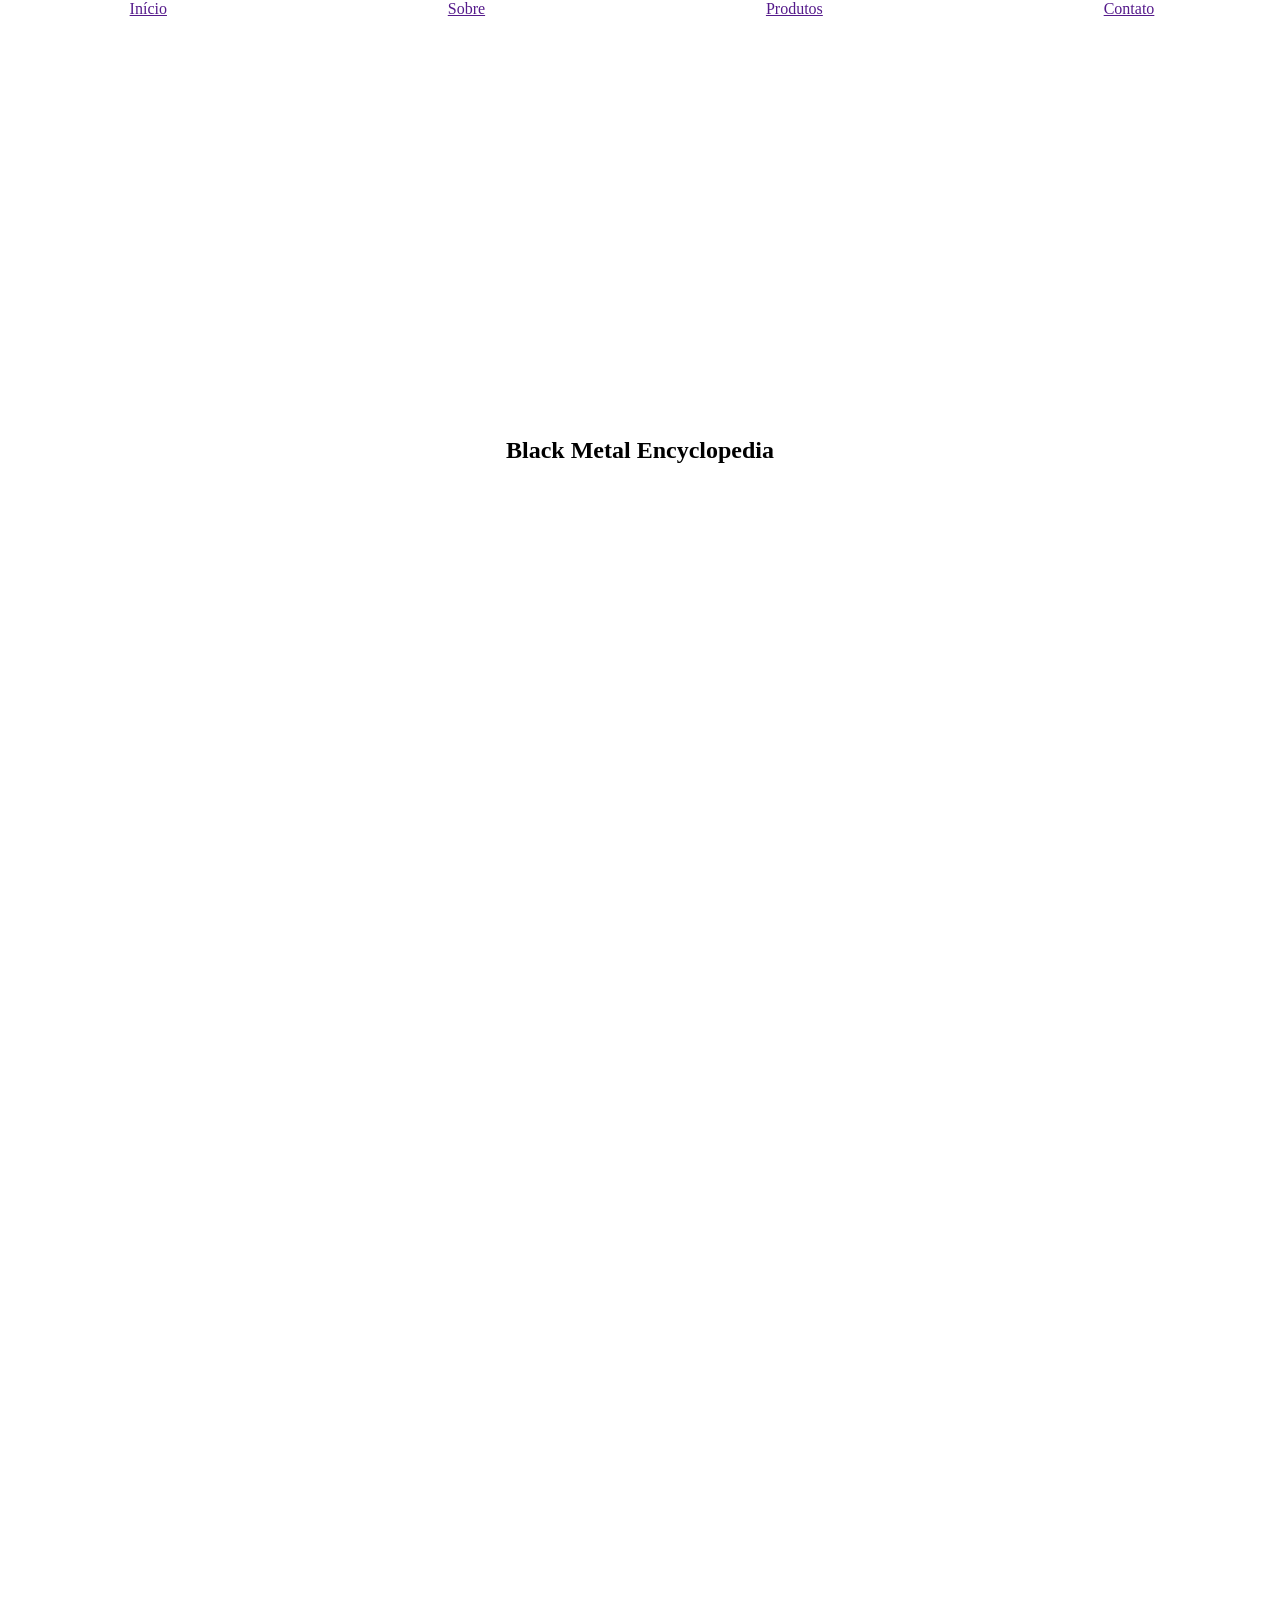
==== sabor cowboy/src/index.html @ e6da8503 "Add files via upload" ====
<!DOCTYPE html>
<html lang="en">
<head>
    <meta charset="UTF-8">
    <meta name="viewport" content="width=device-width, initial-scale=1.0">
    <script src="script.js"></script>
    <link rel="stylesheet" href="style.css">
    <title>Black Metal</title>
</head>
<body>  
    <nav>
        <span>
            <img src="" alt="">
            <a href="">Início</a>
        </span>
        <span>
            <img src="" alt="">
            <a href="">Sobre</a>
        </span>
        <span>
            <img src="" alt="">
            <a href="">Produtos</a>
        </span>
        <span>
            <img src="" alt="">
            <a href="">Contato</a>
        </span>
    </nav>

    <main>
        <section>
         <h1>Black Metal Encyclopedia</h1>   
        </section id="s1">


        <section>

        </section id="s2">


        <section>

        </section id="s3">


        <section>

        </section id="s4">

    </main>
</body>
</html>
---- sabor cowboy/src/style.css ----
:root{
    --dark:#212529
    --text:#ffffff
    --bg:#000000

}

*{
    margin: 0;
    padding: 0;
    box-sizing: border-box;
}

#s1{
    display: flex;
    flex-direction: column;
    align-items: center;
    justify-content: center;
}

nav{
    position: fixed;
    top: 0;
    left: 0;
    width: 100%;
    height: 100 px;
    display: flex;
    align-items: center;
    justify-content: space-around;
    background-color: transparent;
    z-index: 999;
    gap: 2vw;
    transition: all 1s ease-in-out;
    animation: decima 1s ease-in-out;
}

@keyframes decima{
    0%{
        transform: translateY(-100px);
    }
   100%{
        top: 0;
    }
}

section{
    width: 100%;
    height: 100vh;
    display: flex;
    align-items: center;
    justify-content: center;
    gap: 2vw;
}
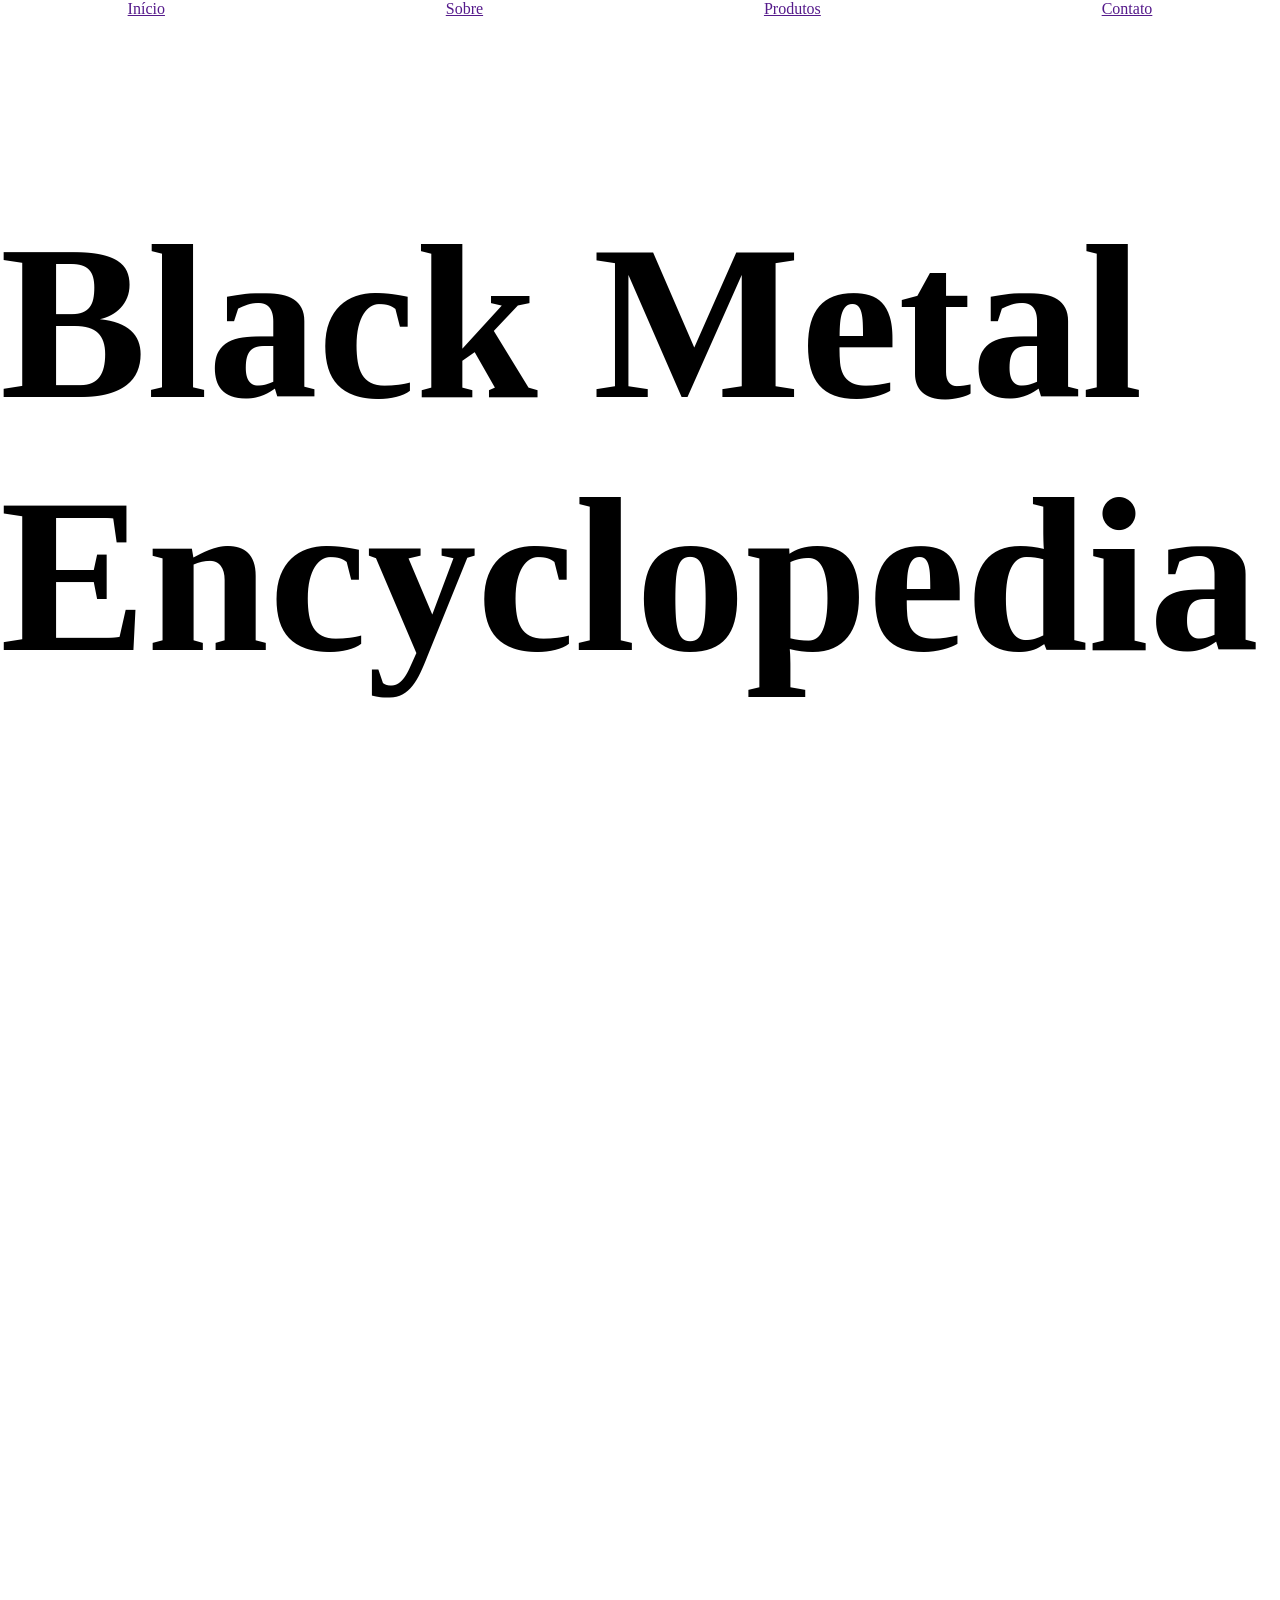
==== commit d6c2791b: "Add files via upload" ====
--- a/sabor cowboy/src/index.html
+++ b/sabor cowboy/src/index.html
@@ -9,20 +9,18 @@
 </head>
 <body>  
     <nav>
-        <span>
-            <img src="" alt="">
+        <span class="navitems" onclick = "navTo('s1')">
             <a href="">Início</a>
         </span>
-        <span>
-            <img src="" alt="">
+        <span class="navitems" onclick = "navTo('s2')">
+        
             <a href="">Sobre</a>
         </span>
-        <span>
-            <img src="" alt="">
+        <span class="navitems" onclick = "navTo('s3')">
+            
             <a href="">Produtos</a>
         </span>
-        <span>
-            <img src="" alt="">
+        <span class="navitems" onclick = "navTo('s4')">
             <a href="">Contato</a>
         </span>
     </nav>
--- a/sabor cowboy/src/style.css
+++ b/sabor cowboy/src/style.css
@@ -2,13 +2,19 @@
     --dark:#212529
     --text:#ffffff
     --bg:#000000
-
 }
 
 *{
     margin: 0;
     padding: 0;
     box-sizing: border-box;
+}
+
+body{
+    font-family: var(--font);
+    background-color: var(--bg);
+    color: var(--text);
+    overflow-x: hidden;
 }
 
 #s1{
@@ -50,4 +56,44 @@
     align-items: center;
     justify-content: center;
     gap: 2vw;
+}
+
+.navItems{
+    background-color: #ffffff67;
+    display: flex;
+    align-items: center;
+    justify-content: center;
+    gap: 10px;
+    padding: 10px;
+    border-radius: 999px;
+}
+
+.navItems:hover{
+    cursor: pointer;
+}
+
+#s1{
+    background-image: url(../assets/images/black-metal-cabecera-1200x675.jpg);
+    background-position: center;
+    background-repeat: no-repeat;
+    background-size: cover;
+    background-attachment: fixed;
+    display: flex;
+    flex-direction: column;
+    align-items: center;
+    justify-content: center;
+    box-shadow: black
+}
+
+@media (width: 1000px){
+    .navwords{
+        display: none;
+    }
+
+}
+
+h1{
+    font-size: 220px;
+    word-break: break-word;
+    text-shadow: 0px 0px 10px var(--dark);
 }
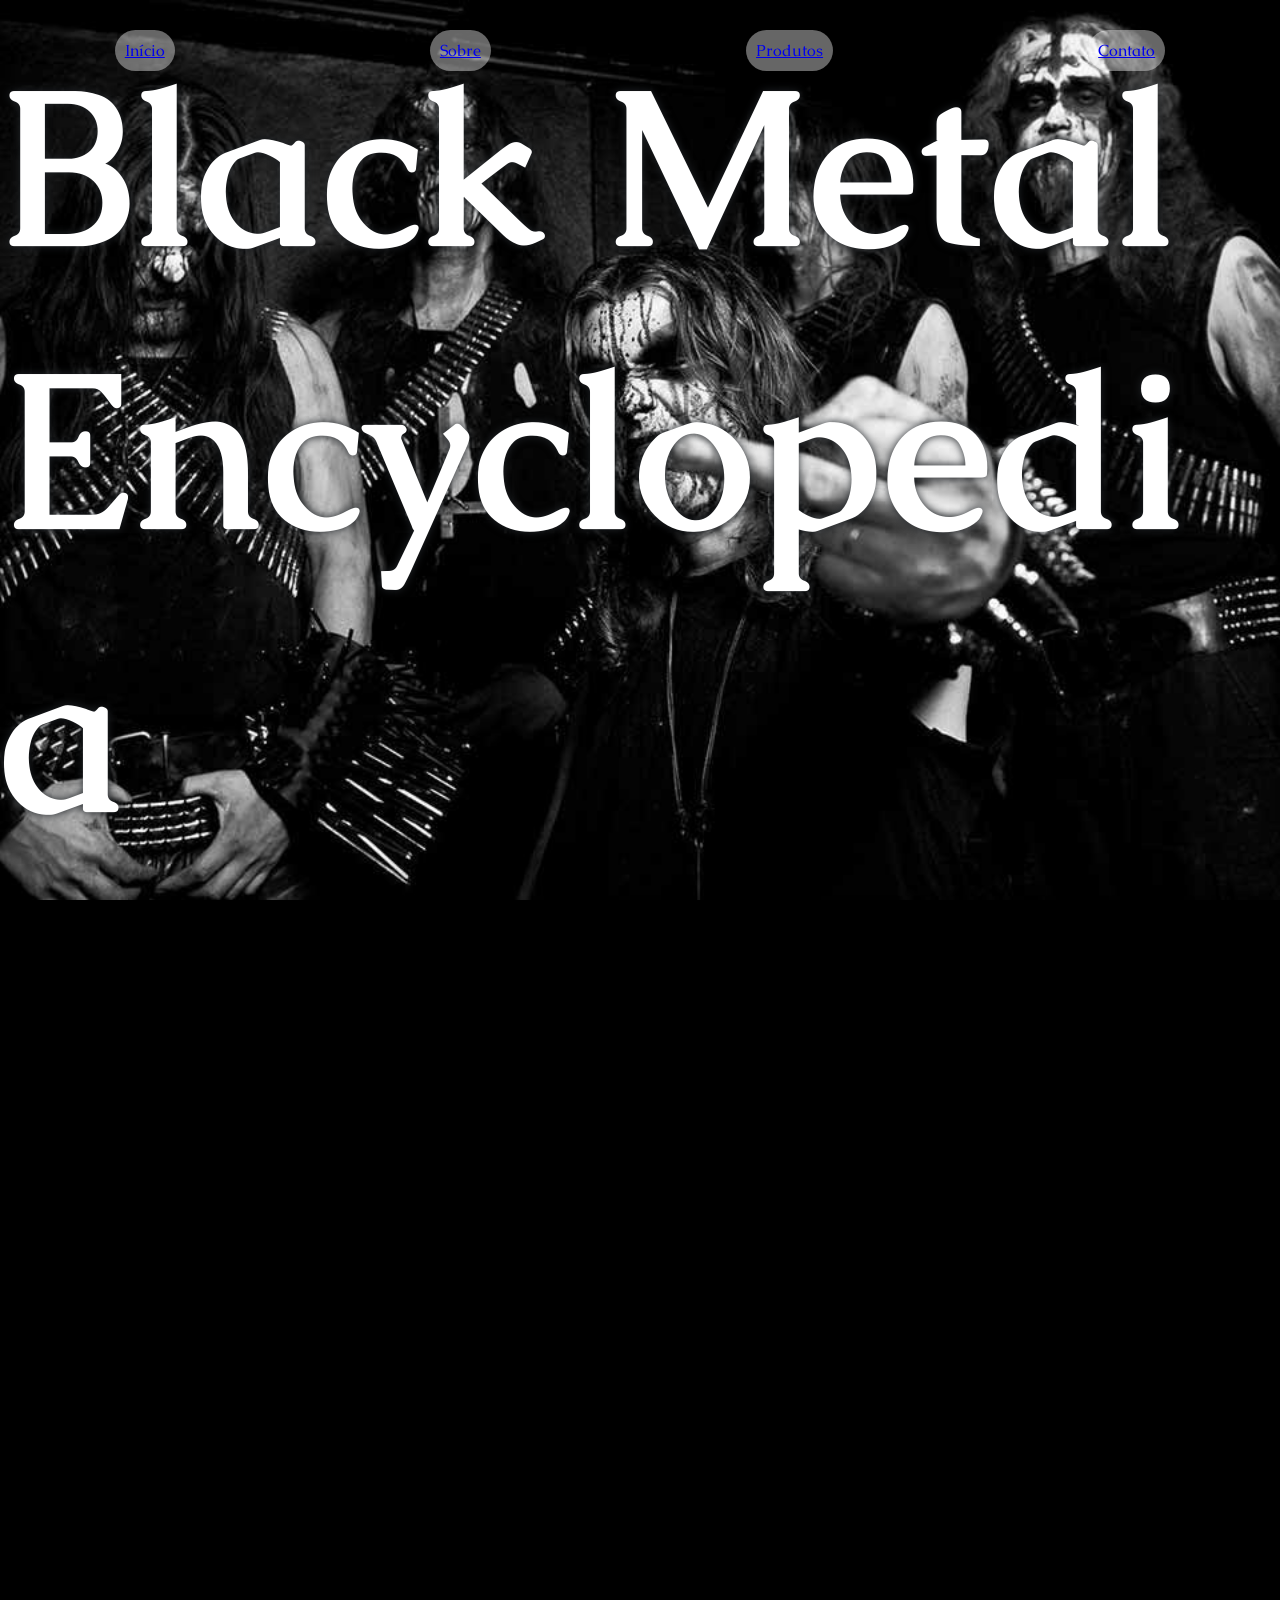
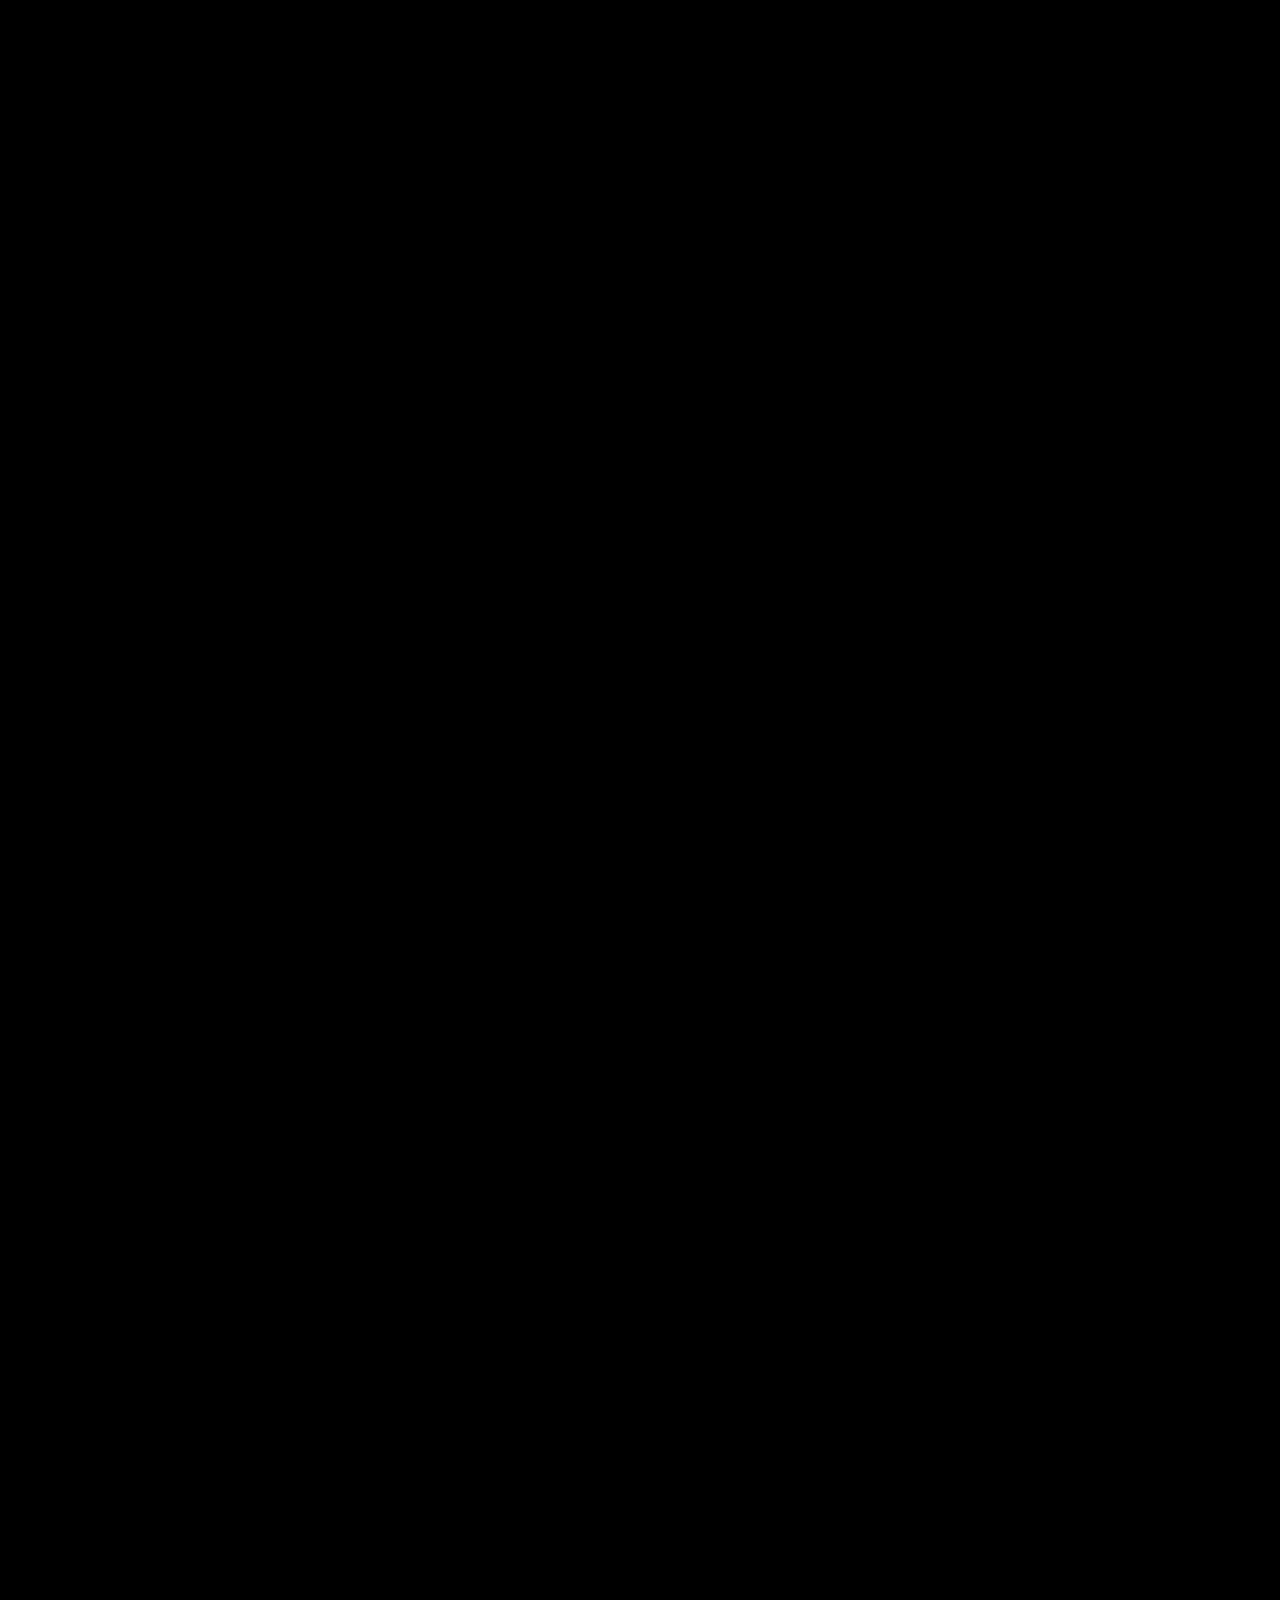
==== commit 86a3213d: "Add files via upload" ====
--- a/sabor cowboy/src/index.html
+++ b/sabor cowboy/src/index.html
@@ -6,45 +6,39 @@
     <script src="script.js"></script>
     <link rel="stylesheet" href="style.css">
     <title>Black Metal</title>
+    <link rel="preconnect" href="https://fonts.googleapis.com">
+<link rel="preconnect" href="https://fonts.gstatic.com" crossorigin>
+<link href="https://fonts.googleapis.com/css2?family=Caudex:ital,wght@0,400;0,700;1,400;1,700&display=swap" rel="stylesheet">
 </head>
 <body>  
     <nav>
-        <span class="navitems" onclick = "navTo('s1')">
-            <a href="">Início</a>
+        <span class="navitems" onclick="navTo('s1'); return false;">
+            <a href="#s1">Início</a>
         </span>
-        <span class="navitems" onclick = "navTo('s2')">
-        
-            <a href="">Sobre</a>
+        <span class="navitems" onclick="navTo('s2'); return false;">
+            <a href="#s2">Sobre</a>
         </span>
-        <span class="navitems" onclick = "navTo('s3')">
-            
-            <a href="">Produtos</a>
+        <span class="navitems" onclick="navTo('s3'); return false;">
+            <a href="#s3">Produtos</a>
         </span>
-        <span class="navitems" onclick = "navTo('s4')">
-            <a href="">Contato</a>
+        <span class="navitems" onclick="navTo('s4'); return false;">
+            <a href="#s4">Contato</a>
         </span>
     </nav>
 
     <main>
-        <section>
-         <h1>Black Metal Encyclopedia</h1>   
-        </section id="s1">
+        <section id="s1">
+            <h1>Black Metal Encyclopedia</h1>
+        </section>
+
+        <section id="s2"></section>
+        <section id="s3"></section>
+        <section id="s4"></section>
+    </main>
+    
+    <footer>
 
 
-        <section>
-
-        </section id="s2">
-
-
-        <section>
-
-        </section id="s3">
-
-
-        <section>
-
-        </section id="s4">
-
-    </main>
+    </footer>
 </body>
 </html>
--- a/sabor cowboy/src/style.css
+++ b/sabor cowboy/src/style.css
@@ -1,7 +1,8 @@
 :root{
-    --dark:#212529
-    --text:#ffffff
-    --bg:#000000
+    --dark: #212529;
+    --text: #ffffff;
+    --bg: #000000;
+    --font: "Caudex", serif;
 }
 
 *{
@@ -9,6 +10,8 @@
     padding: 0;
     box-sizing: border-box;
 }
+
+
 
 body{
     font-family: var(--font);
@@ -29,7 +32,7 @@
     top: 0;
     left: 0;
     width: 100%;
-    height: 100 px;
+    height: 100px;
     display: flex;
     align-items: center;
     justify-content: space-around;
@@ -58,8 +61,8 @@
     gap: 2vw;
 }
 
-.navItems{
-    background-color: #ffffff67;
+.navitems{
+    background-color: rgba(255,255,255,0.4);
     display: flex;
     align-items: center;
     justify-content: center;
@@ -68,7 +71,7 @@
     border-radius: 999px;
 }
 
-.navItems:hover{
+.navitems:hover{
     cursor: pointer;
 }
 
@@ -82,14 +85,13 @@
     flex-direction: column;
     align-items: center;
     justify-content: center;
-    box-shadow: black
+    box-shadow: inset 0 0 50px rgba(0,0,0,0.6);
 }
 
-@media (width: 1000px){
-    .navwords{
+@media (max-width: 1000px){
+    .navitems{
         display: none;
     }
-
 }
 
 h1{
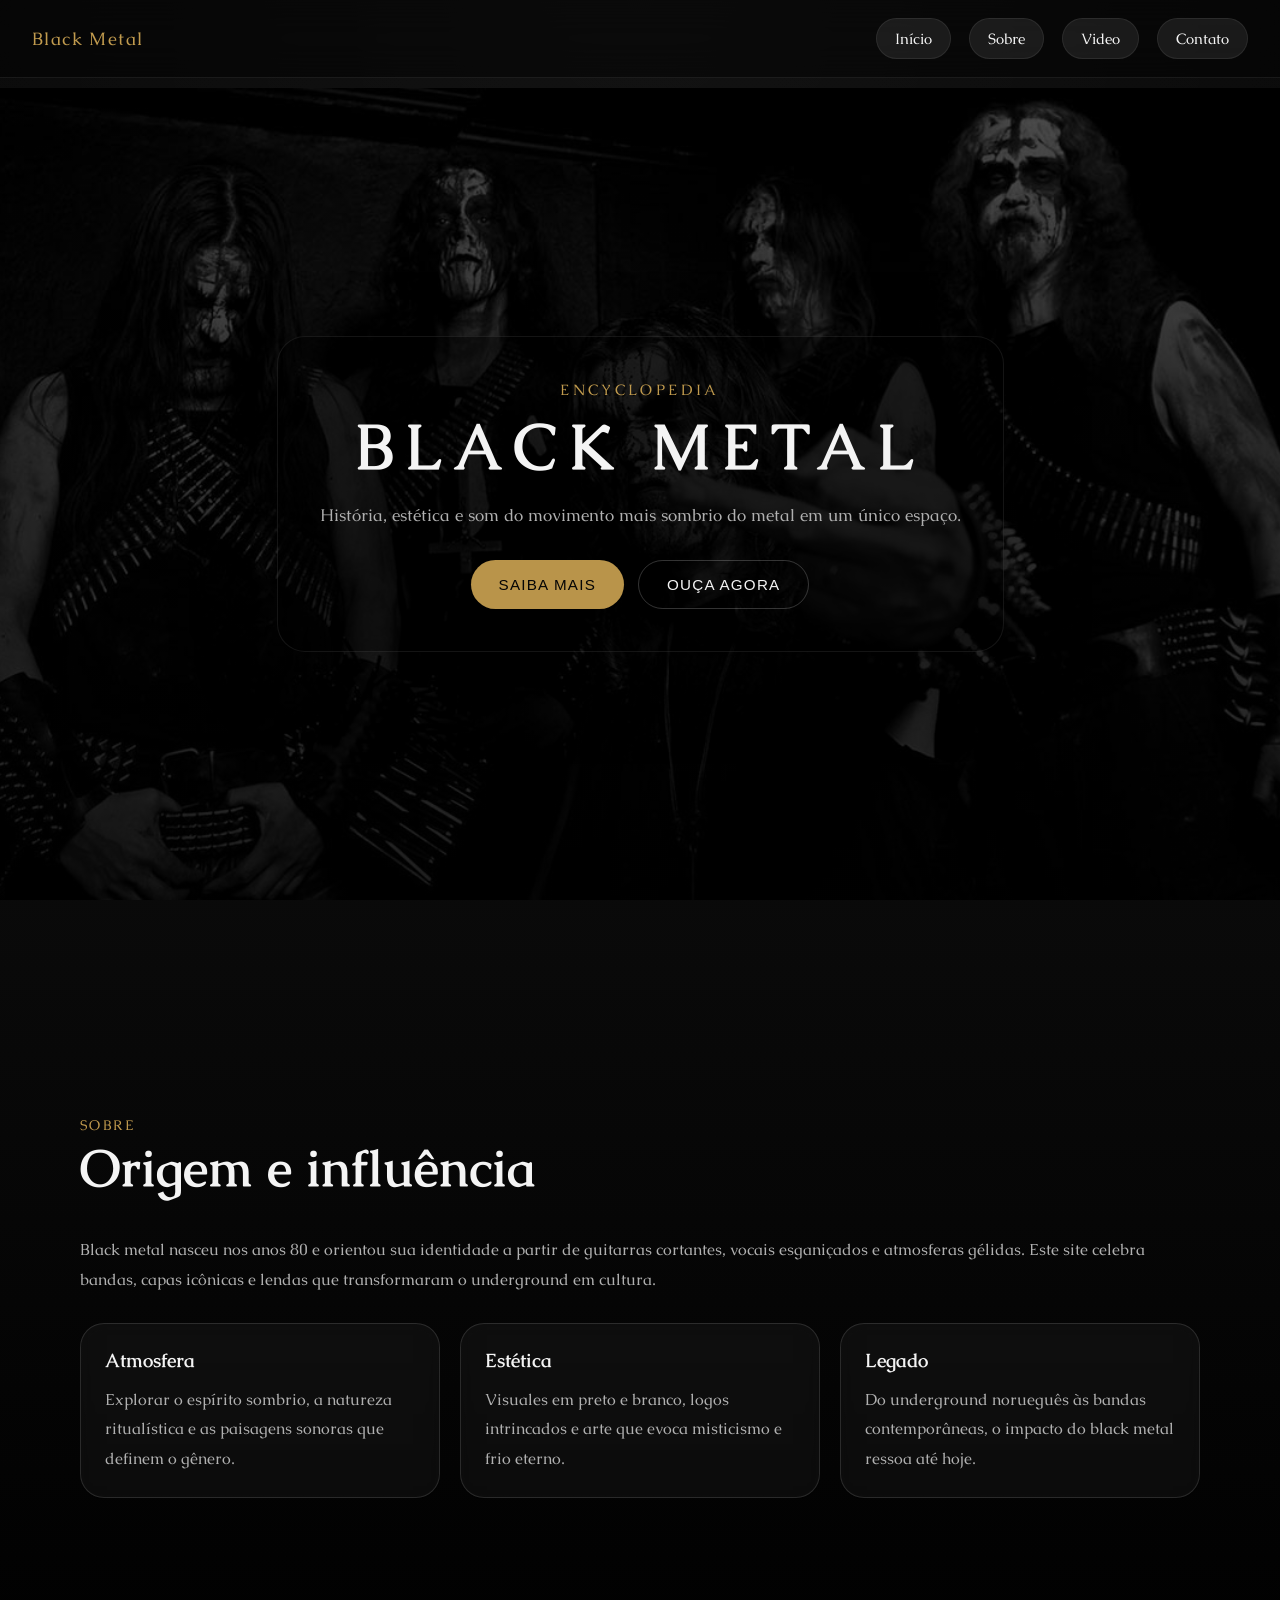
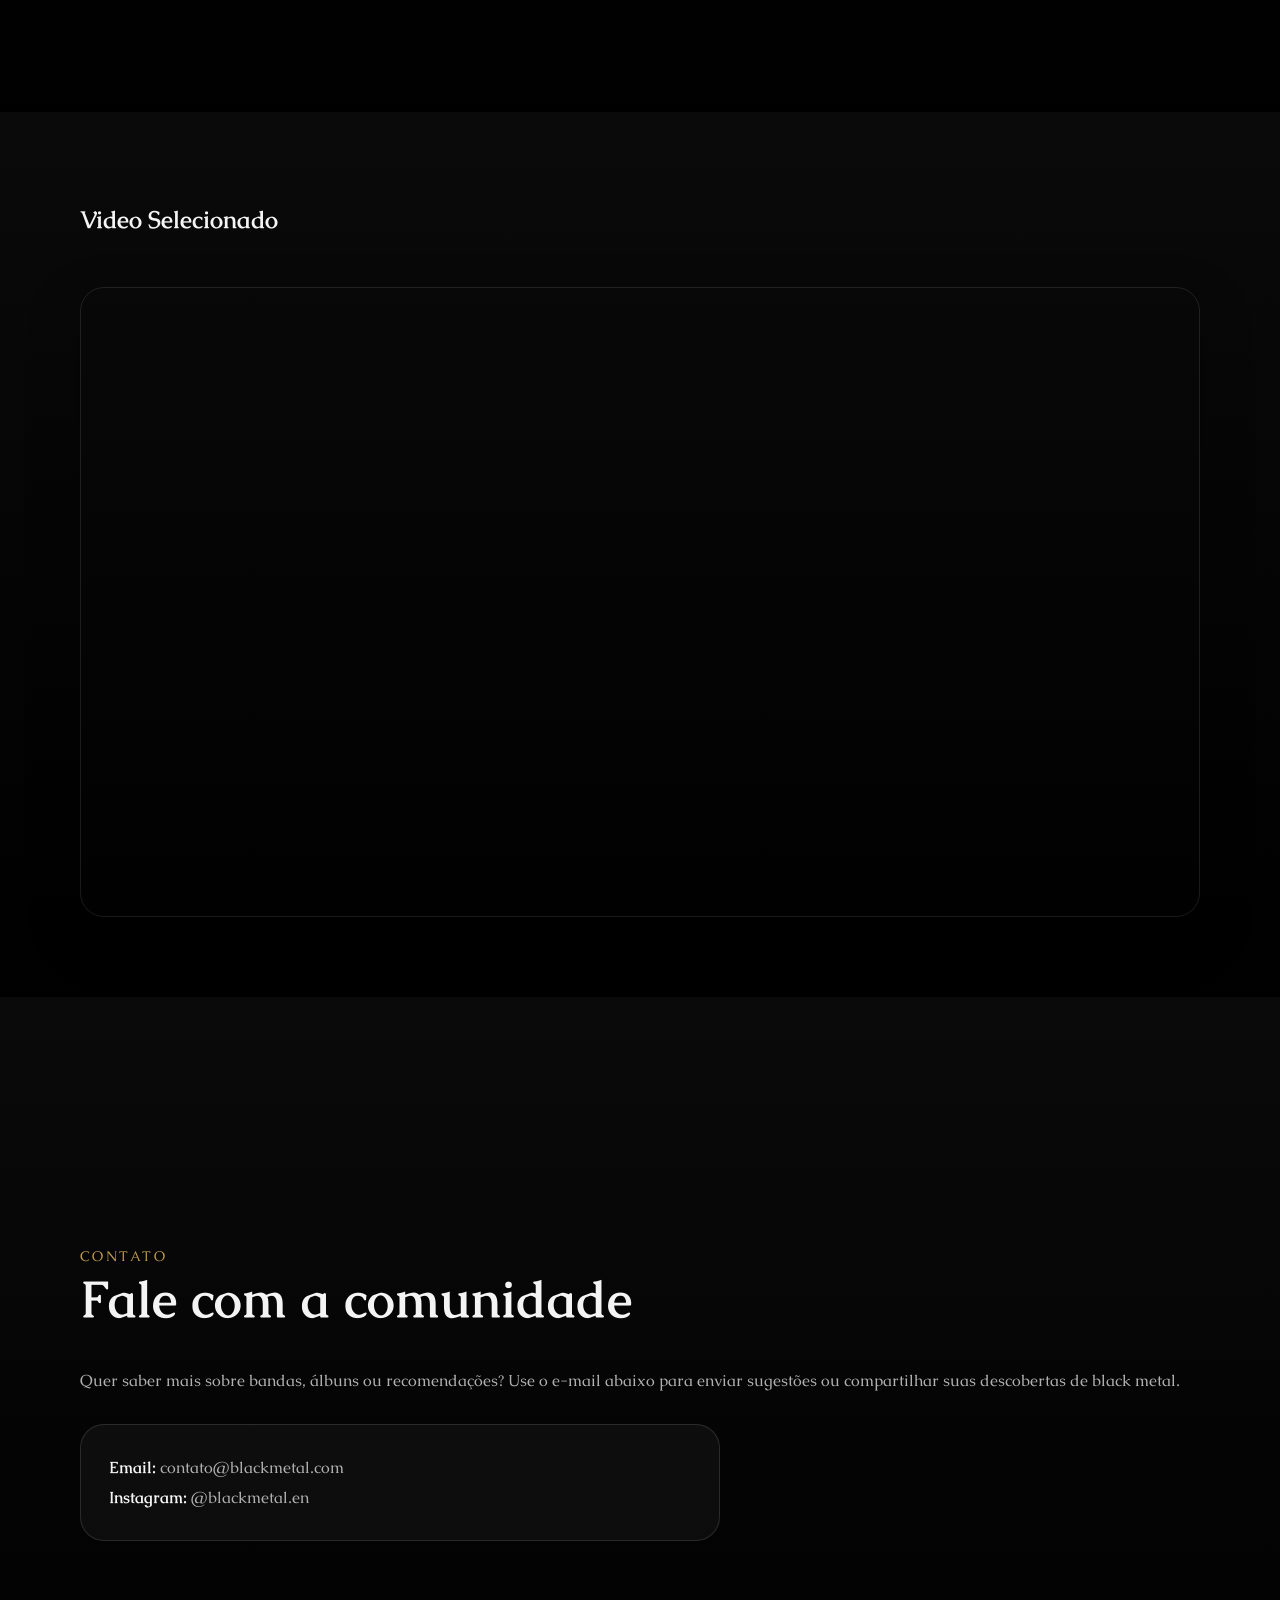
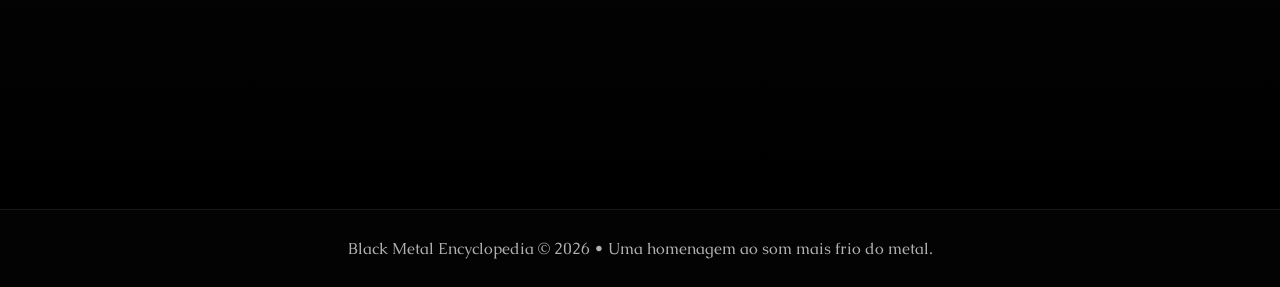
==== commit 9e1d526e: "Add files via upload" ====
--- a/sabor cowboy/src/index.html
+++ b/sabor cowboy/src/index.html
@@ -10,35 +10,79 @@
 <link rel="preconnect" href="https://fonts.gstatic.com" crossorigin>
 <link href="https://fonts.googleapis.com/css2?family=Caudex:ital,wght@0,400;0,700;1,400;1,700&display=swap" rel="stylesheet">
 </head>
-<body>  
+<body>
     <nav>
-        <span class="navitems" onclick="navTo('s1'); return false;">
-            <a href="#s1">Início</a>
-        </span>
-        <span class="navitems" onclick="navTo('s2'); return false;">
-            <a href="#s2">Sobre</a>
-        </span>
-        <span class="navitems" onclick="navTo('s3'); return false;">
-            <a href="#s3">Produtos</a>
-        </span>
-        <span class="navitems" onclick="navTo('s4'); return false;">
-            <a href="#s4">Contato</a>
-        </span>
+        <div class="nav-brand">Black Metal</div>
+        <div class="nav-menu">
+            <span class="navitems" onclick="navTo('s1'); return false;"><a href="#s1">Início</a></span>
+            <span class="navitems" onclick="navTo('s2'); return false;"><a href="#s2">Sobre</a></span>
+            <span class="navitems" onclick="navTo('s3'); return false;"><a href="#s3">Video</a></span>
+            <span class="navitems" onclick="navTo('s4'); return false;"><a href="#s4">Contato</a></span>
+        </div>
     </nav>
 
     <main>
-        <section id="s1">
-            <h1>Black Metal Encyclopedia</h1>
+        <section id="s1" class="hero-section">
+            <div class="hero-copy">
+                <p class="eyebrow">Encyclopedia</p>
+                <h1>Black Metal</h1>
+                <p class="hero-text">História, estética e som do movimento mais sombrio do metal em um único espaço.</p>
+                <div class="hero-actions">
+                    <button onclick="navTo('s2'); return false;">Saiba Mais</button>
+                    <button onclick="navTo('s3'); return false;">Ouça Agora</button>
+                </div>
+            </div>
         </section>
 
-        <section id="s2"></section>
-        <section id="s3"></section>
-        <section id="s4"></section>
+        <section id="s2" class="content-section">
+            <div class="section-content">
+                <div class="section-header">
+                    <span>Sobre</span>
+                    <h2>Origem e influência</h2>
+                </div>
+                <p>Black metal nasceu nos anos 80 e orientou sua identidade a partir de guitarras cortantes, vocais esganiçados e atmosferas gélidas. Este site celebra bandas, capas icônicas e lendas que transformaram o underground em cultura.</p>
+                <div class="info-grid">
+                    <article>
+                        <h3>Atmosfera</h3>
+                        <p>Explorar o espírito sombrio, a natureza ritualística e as paisagens sonoras que definem o gênero.</p>
+                    </article>
+                    <article>
+                        <h3>Estética</h3>
+                        <p>Visuales em preto e branco, logos intrincados e arte que evoca misticismo e frio eterno.</p>
+                    </article>
+                    <article>
+                        <h3>Legado</h3>
+                        <p>Do underground norueguês às bandas contemporâneas, o impacto do black metal ressoa até hoje.</p>
+                    </article>
+                </div>
+            </div>
+        </section>
+
+        <section id="s3" class="video-section">
+            <div class="section-content video-wrapper">
+                <h2>Video Selecionado</h2>
+                <iframe class="vid" src="https://www.youtube.com/embed/_ZszDCryLKI?si=B6JHtSQl0hkqwTa-" title="YouTube video player" frameborder="0" allow="accelerometer; autoplay; clipboard-write; encrypted-media; gyroscope; picture-in-picture; web-share" referrerpolicy="strict-origin-when-cross-origin" allowfullscreen></iframe>
+            </div>
+        </section>
+
+        <section id="s4" class="content-section contact-section">
+            <div class="section-content">
+                <div class="section-header">
+                    <span>Contato</span>
+                    <h2>Fale com a comunidade</h2>
+                </div>
+                <p>Quer saber mais sobre bandas, álbuns ou recomendações? Use o e-mail abaixo para enviar sugestões ou compartilhar suas descobertas de black metal.</p>
+                <div class="contact-card">
+                    <p><strong>Email:</strong> contato@blackmetal.com</p>
+                    <p><strong>Instagram:</strong> @blackmetal.en
+                    </p>
+                </div>
+            </div>
+        </section>
     </main>
-    
+
     <footer>
-
-
+        <p>Black Metal Encyclopedia © 2026 • Uma homenagem ao som mais frio do metal.</p>
     </footer>
 </body>
 </html>
--- a/sabor cowboy/src/style.css
+++ b/sabor cowboy/src/style.css
@@ -1,7 +1,12 @@
 :root{
-    --dark: #212529;
-    --text: #ffffff;
-    --bg: #000000;
+    --bg: #050505;
+    --panel: rgba(10, 10, 10, 0.82);
+    --panel-strong: rgba(12, 12, 12, 0.95);
+    --text: #f4f4f4;
+    --muted: #b0b0b0;
+    --accent: #c19b4e;
+    --accent-soft: rgba(193, 155, 78, 0.18);
+    --border: rgba(255,255,255,0.12);
     --font: "Caudex", serif;
 }
 
@@ -11,91 +16,294 @@
     box-sizing: border-box;
 }
 
-
+html{
+    scroll-behavior: smooth;
+}
 
 body{
     font-family: var(--font);
-    background-color: var(--bg);
+    background: radial-gradient(circle at top, rgba(255,255,255,0.04), transparent 25%), linear-gradient(180deg, #090909 0%, #050505 100%);
     color: var(--text);
     overflow-x: hidden;
-}
-
-#s1{
-    display: flex;
-    flex-direction: column;
+    min-height: 100vh;
+}
+
+nav{
+    position: fixed;
+    inset: 0 0 auto 0;
+    display: flex;
+    align-items: center;
+    justify-content: space-between;
+    padding: 18px 32px;
+    width: 100%;
+    backdrop-filter: blur(18px);
+    background: rgba(0,0,0,0.44);
+    border-bottom: 1px solid rgba(255,255,255,0.08);
+    z-index: 999;
+    animation: slideDown 0.9s ease both;
+}
+
+@keyframes slideDown{
+    from{ transform: translateY(-26px); opacity: 0; }
+    to{ transform: translateY(0); opacity: 1; }
+}
+
+.nav-brand{
+    font-size: 1.15rem;
+    letter-spacing: 1.4px;
+    color: var(--accent);
+}
+
+.nav-menu{
+    display: flex;
+   align-items: center;
+    gap: 18px;
+}
+
+.navitems{
+    display: inline-flex;
     align-items: center;
     justify-content: center;
-}
-
-nav{
-    position: fixed;
-    top: 0;
-    left: 0;
-    width: 100%;
-    height: 100px;
-    display: flex;
-    align-items: center;
-    justify-content: space-around;
-    background-color: transparent;
-    z-index: 999;
-    gap: 2vw;
-    transition: all 1s ease-in-out;
-    animation: decima 1s ease-in-out;
-}
-
-@keyframes decima{
-    0%{
-        transform: translateY(-100px);
-    }
-   100%{
-        top: 0;
-    }
+    padding: 10px 18px;
+    border-radius: 999px;
+    background: rgba(255,255,255,0.08);
+    border: 1px solid rgba(255,255,255,0.08);
+    transition: transform 0.25s ease, background 0.25s ease, border-color 0.25s ease;
+}
+
+.navitems a{
+    color: var(--text);
+    text-decoration: none;
+    font-size: 0.95rem;
+}
+
+.navitems:hover{
+    transform: translateY(-1px);
+    background: rgba(193, 155, 78, 0.18);
+    border-color: rgba(193, 155, 78, 0.3);
+}
+
+main{
+    margin-top: 88px;
 }
 
 section{
     width: 100%;
-    height: 100vh;
+    min-height: calc(100vh - 88px);
     display: flex;
     align-items: center;
     justify-content: center;
-    gap: 2vw;
-}
-
-.navitems{
-    background-color: rgba(255,255,255,0.4);
+    padding: 80px 24px;
+}
+
+.hero-section{
+    position: relative;
+    min-height: calc(100vh - 88px);
+    width: 100%;
     display: flex;
     align-items: center;
     justify-content: center;
-    gap: 10px;
-    padding: 10px;
-    border-radius: 999px;
-}
-
-.navitems:hover{
-    cursor: pointer;
-}
-
-#s1{
-    background-image: url(../assets/images/black-metal-cabecera-1200x675.jpg);
+    text-align: center;
+    color: var(--text);
+    background-image: linear-gradient(180deg, rgba(0,0,0,0.7), rgba(0,0,0,0.88)), url(../assets/images/black-metal-cabecera-1200x675.jpg);
     background-position: center;
     background-repeat: no-repeat;
     background-size: cover;
-    background-attachment: fixed;
-    display: flex;
-    flex-direction: column;
-    align-items: center;
+}
+
+.hero-copy{
+    max-width: 860px;
+    padding: 42px;
+    border: 1px solid rgba(255,255,255,0.08);
+    border-radius: 28px;
+    background: rgba(0,0,0,0.52);
+    box-shadow: 0 24px 80px rgba(0,0,0,0.45);
+}
+
+.eyebrow{
+    display: inline-block;
+    margin-bottom: 18px;
+    font-size: 0.95rem;
+    letter-spacing: 0.22em;
+    text-transform: uppercase;
+    color: var(--accent);
+}
+
+.hero-copy h1{
+    font-size: clamp(3rem, 5vw, 5.5rem);
+    letter-spacing: 0.16em;
+    line-height: 0.95;
+    text-transform: uppercase;
+    margin-bottom: 22px;
+}
+
+.hero-text{
+    max-width: 720px;
+    margin: 0 auto 28px;
+    color: var(--muted);
+    font-size: 1.05rem;
+    line-height: 1.9;
+}
+
+.hero-actions{
+    display: flex;
+    flex-wrap: wrap;
     justify-content: center;
-    box-shadow: inset 0 0 50px rgba(0,0,0,0.6);
-}
-
-@media (max-width: 1000px){
-    .navitems{
-        display: none;
-    }
-}
-
-h1{
-    font-size: 220px;
-    word-break: break-word;
-    text-shadow: 0px 0px 10px var(--dark);
-}+    gap: 14px;
+}
+
+.hero-actions button{
+    border: none;
+    padding: 15px 28px;
+    border-radius: 999px;
+    font-size: 0.95rem;
+    letter-spacing: 0.08em;
+    text-transform: uppercase;
+    cursor: pointer;
+    transition: transform 0.2s ease, box-shadow 0.2s ease, background 0.2s ease;
+}
+
+.hero-actions button:first-child{
+    background: rgba(193, 155, 78, 0.96);
+    color: #050505;
+}
+
+.hero-actions button:last-child{
+    background: transparent;
+    color: var(--text);
+    border: 1px solid rgba(255,255,255,0.2);
+}
+
+.hero-actions button:hover{
+    transform: translateY(-2px);
+    box-shadow: 0 16px 36px rgba(0,0,0,0.22);
+}
+
+.content-section,
+.video-section{
+    background: linear-gradient(180deg, rgba(10,10,10,0.92), rgba(0,0,0,0.98));
+}
+
+.section-content{
+    width: min(1120px, 100%);
+    display: grid;
+    gap: 28px;
+}
+
+.section-header span{
+    display: inline-block;
+    color: var(--accent);
+    text-transform: uppercase;
+    letter-spacing: 0.18em;
+    margin-bottom: 8px;
+    font-size: 0.85rem;
+}
+
+.section-header h2{
+    font-size: clamp(2.2rem, 4vw, 3.4rem);
+    margin-bottom: 12px;
+    line-height: 1.05;
+}
+
+.content-section p,
+.contact-card p{
+    color: var(--muted);
+    font-size: 1rem;
+    line-height: 1.85;
+}
+
+.info-grid{
+    display: grid;
+    grid-template-columns: repeat(3, minmax(200px, 1fr));
+    gap: 20px;
+}
+
+.info-grid article{
+    padding: 24px;
+    border-radius: 24px;
+    background: rgba(255,255,255,0.04);
+    border: 1px solid var(--border);
+    backdrop-filter: blur(10px);
+}
+
+.info-grid h3{
+    margin-bottom: 12px;
+    font-size: 1.2rem;
+}
+
+.video-wrapper{
+    padding-top: 12px;
+}
+
+.video-wrapper h2{
+    margin-bottom: 24px;
+}
+
+.vid{
+    width: 100%;
+    aspect-ratio: 16 / 9;
+    border-radius: 24px;
+    border: 1px solid rgba(255,255,255,0.1);
+    box-shadow: 0 20px 50px rgba(0,0,0,0.35);
+}
+
+.contact-section{
+    padding-bottom: 100px;
+}
+
+.contact-card{
+    padding: 28px;
+    border-radius: 24px;
+    background: rgba(255,255,255,0.04);
+    border: 1px solid var(--border);
+    max-width: 640px;
+}
+
+.contact-card strong{
+    color: var(--text);
+}
+
+footer{
+    width: 100%;
+    padding: 28px 24px;
+    text-align: center;
+    color: var(--muted);
+    border-top: 1px solid rgba(255,255,255,0.08);
+    background: rgba(0,0,0,0.46);
+}
+
+@media (max-width: 950px){
+    nav{
+        padding: 18px 20px;
+    }
+
+    .nav-menu{
+        gap: 8px;
+    }
+
+    .hero-copy{
+        padding: 26px;
+    }
+
+    .info-grid{
+        grid-template-columns: 1fr;
+    }
+}
+
+@media (max-width: 680px){
+    section{
+        padding: 60px 16px;
+    }
+
+    .hero-actions{
+        flex-direction: column;
+    }
+
+    .hero-actions button{
+        width: 100%;
+    }
+
+    .section-header h2{
+        font-size: 2rem;
+    }
+}
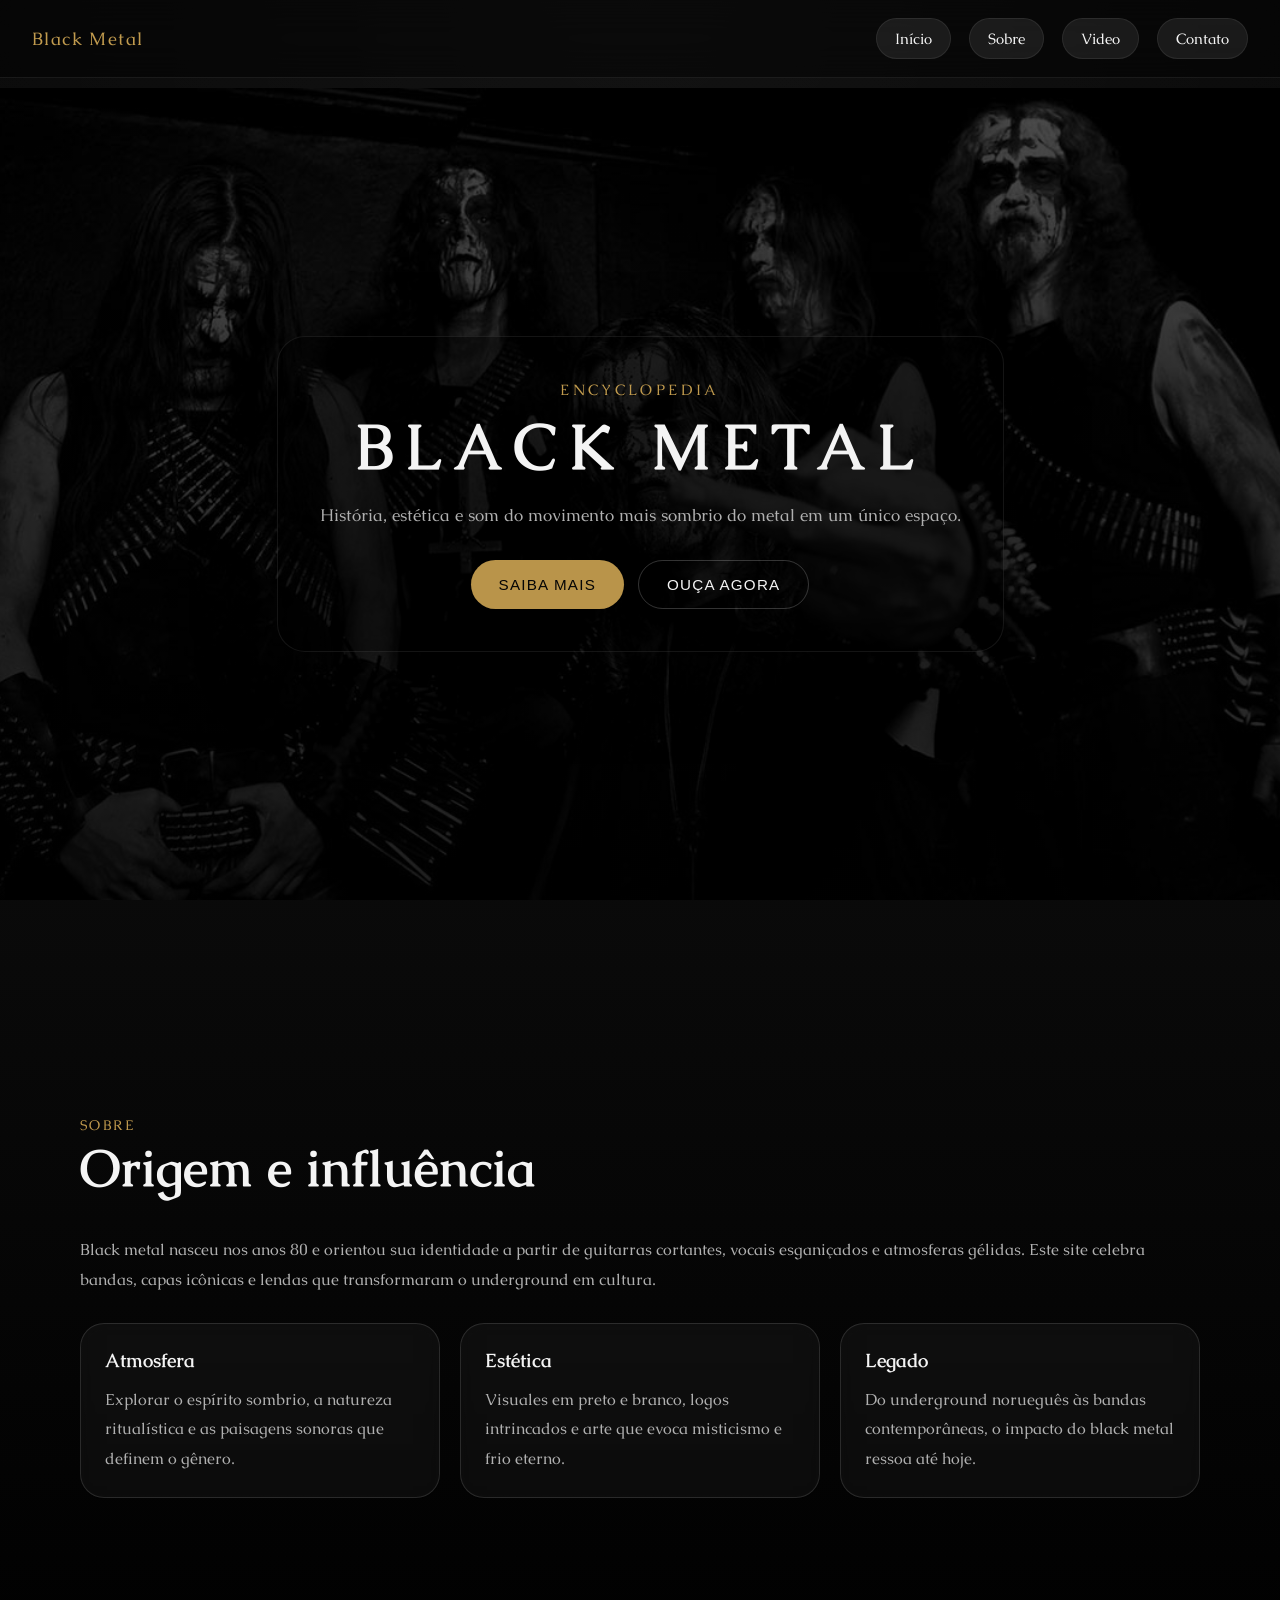
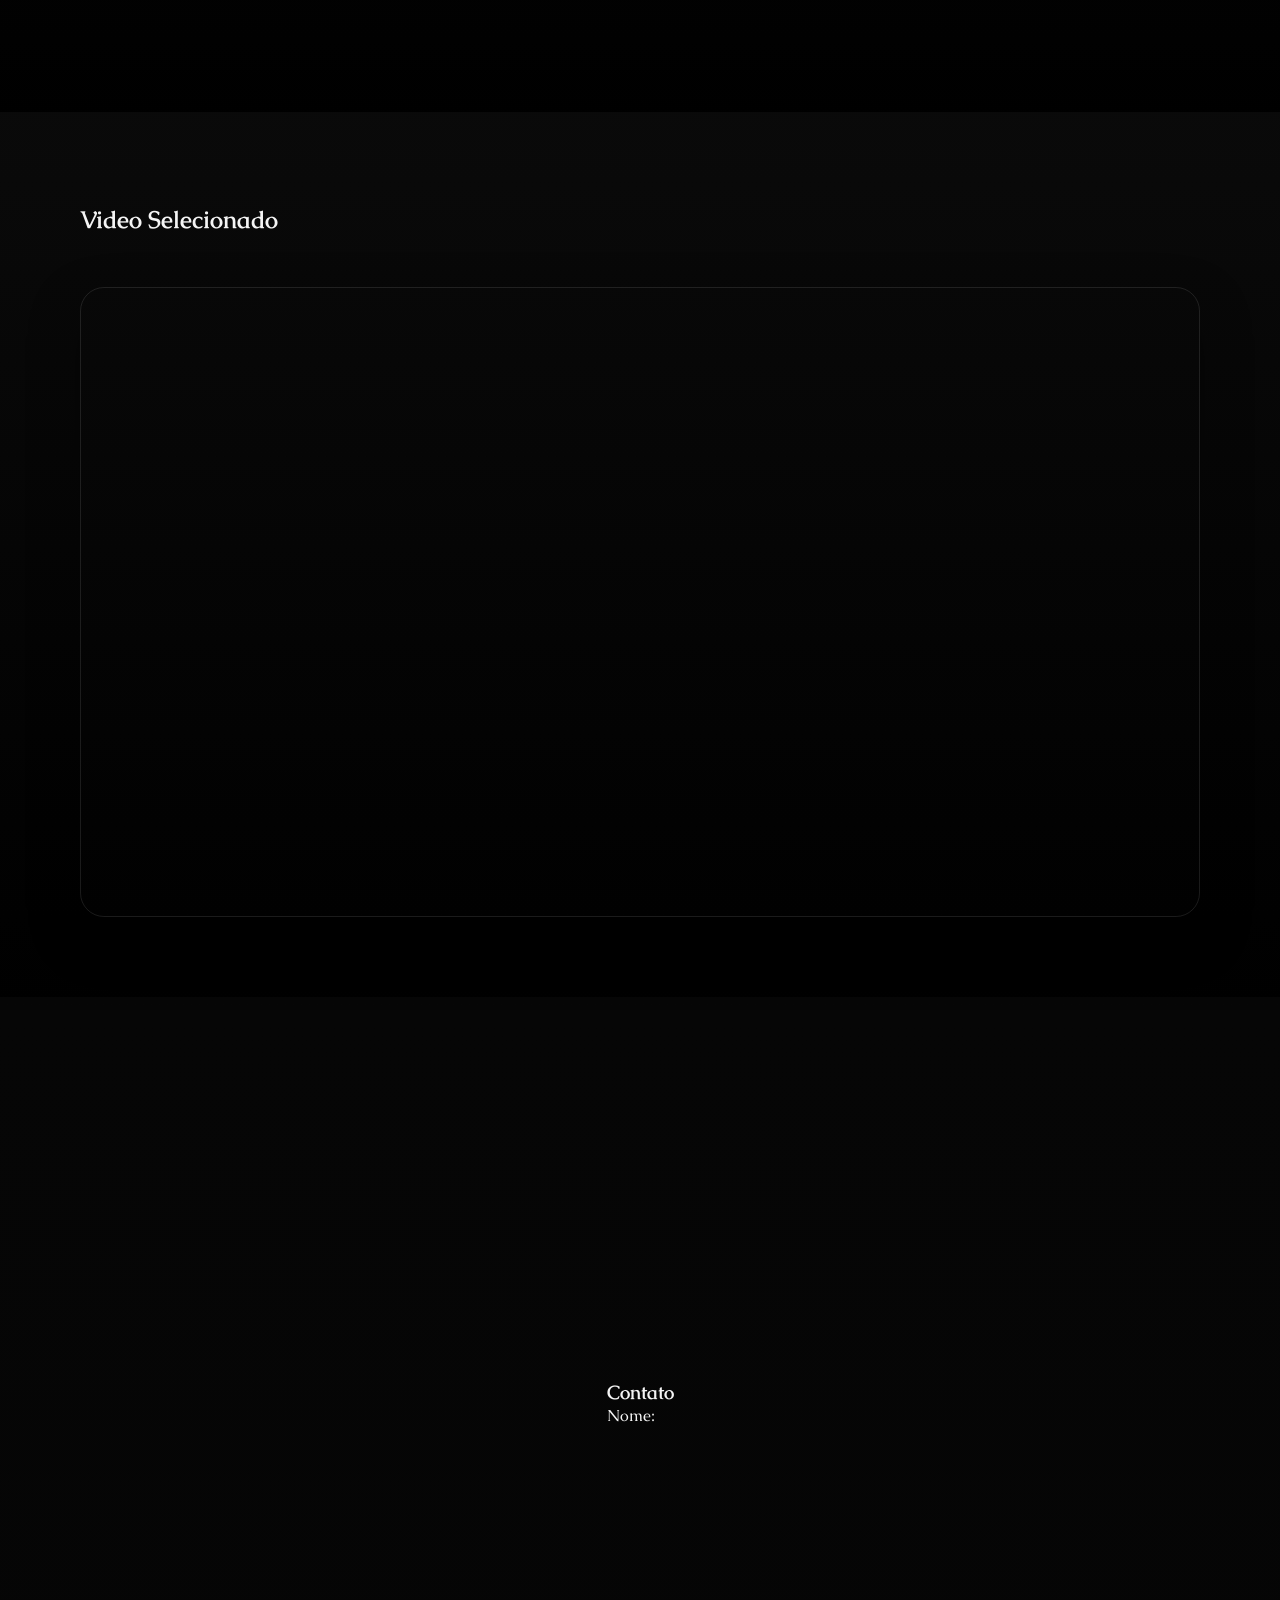
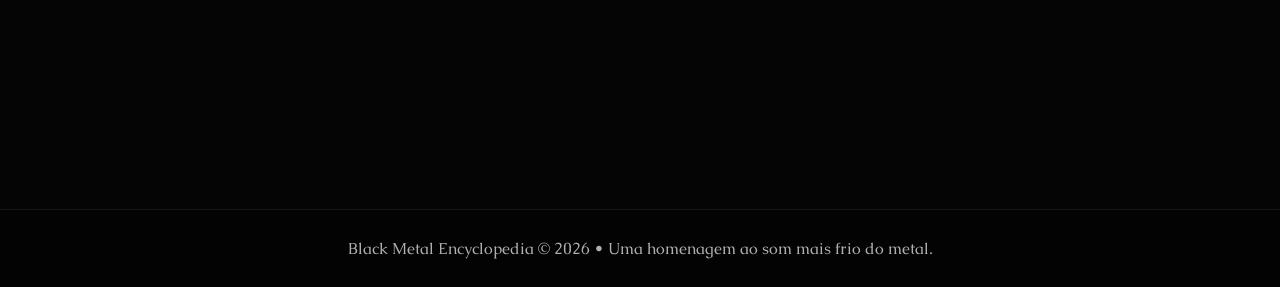
==== commit e2028158: "Add files via upload" ====
--- a/sabor cowboy/src/index.html
+++ b/sabor cowboy/src/index.html
@@ -65,18 +65,13 @@
             </div>
         </section>
 
-        <section id="s4" class="content-section contact-section">
-            <div class="section-content">
-                <div class="section-header">
-                    <span>Contato</span>
-                    <h2>Fale com a comunidade</h2>
-                </div>
-                <p>Quer saber mais sobre bandas, álbuns ou recomendações? Use o e-mail abaixo para enviar sugestões ou compartilhar suas descobertas de black metal.</p>
-                <div class="contact-card">
-                    <p><strong>Email:</strong> contato@blackmetal.com</p>
-                    <p><strong>Instagram:</strong> @blackmetal.en
-                    </p>
-                </div>
+        <section id="s4">
+            <div id="formulario">
+                <h3>Contato</h3>
+                <label for="nome">Nome: </label>
+                
+
+
             </div>
         </section>
     </main>
